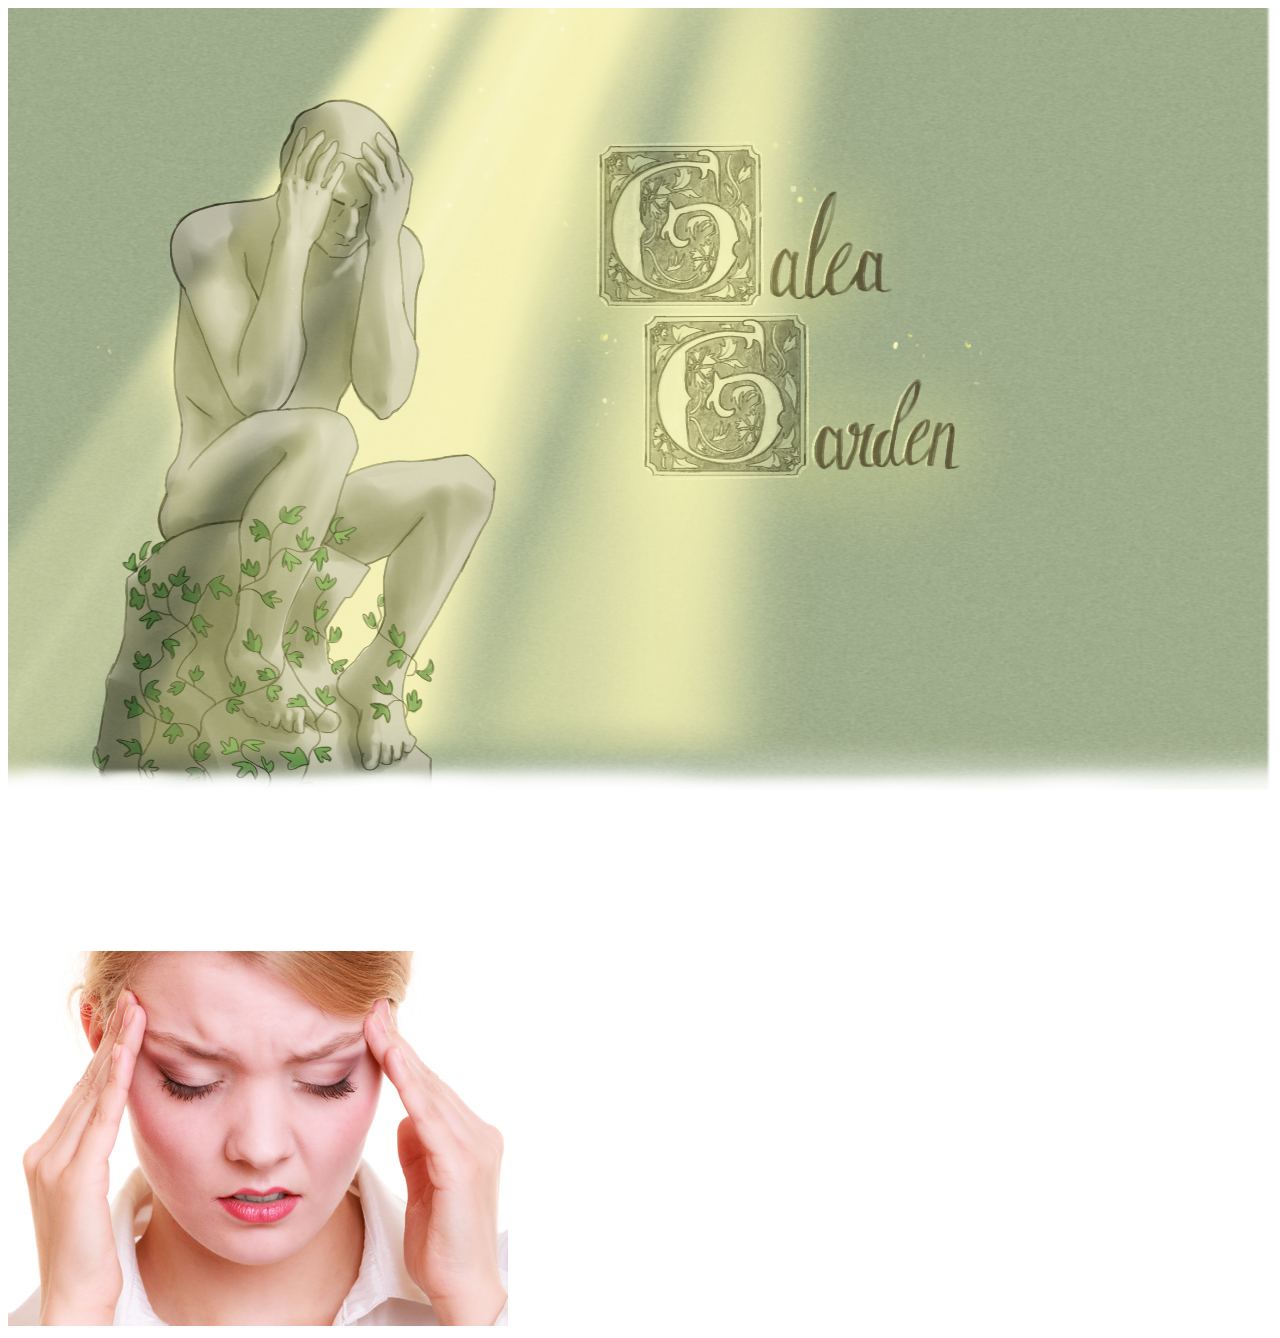
==== homepage.html @ 97a93a75 "starting to make homepage" ====
<!DOCTYPE html>
<html lang="en">

<head>
    <meta charset="UTF-8">
    <meta name="viewport" content="width=device-width, initial-scale=1.0">
    <title>Galea Garden: Homepage</title>
    <link rel="stylesheet" href="styles.css">
</head>

<body>
    <div class="title-page-container">
        <img class="title-image" src="images/title-page.png"
            alt="statue of a person holding their head with decorative text reading 'Galea Garden'"></img>
    </div>

    <div class="meds-container">
        <img class="person-with-headache" src="images/headache-placeholder.jpeg"
            alt="a person holding their head in pain"></img>
    </div>

    <script src="scripts/script.js"> </script>
</body>

</html>
---- styles.css ----
/* page bg */
.body {
    background-color: #dfd0b0;
}

/* title page container */
.title-page-container {
    margin-bottom: 10%;
}

.title-image {
    width: 100%;
    display: block;
    margin: 0 auto;
}
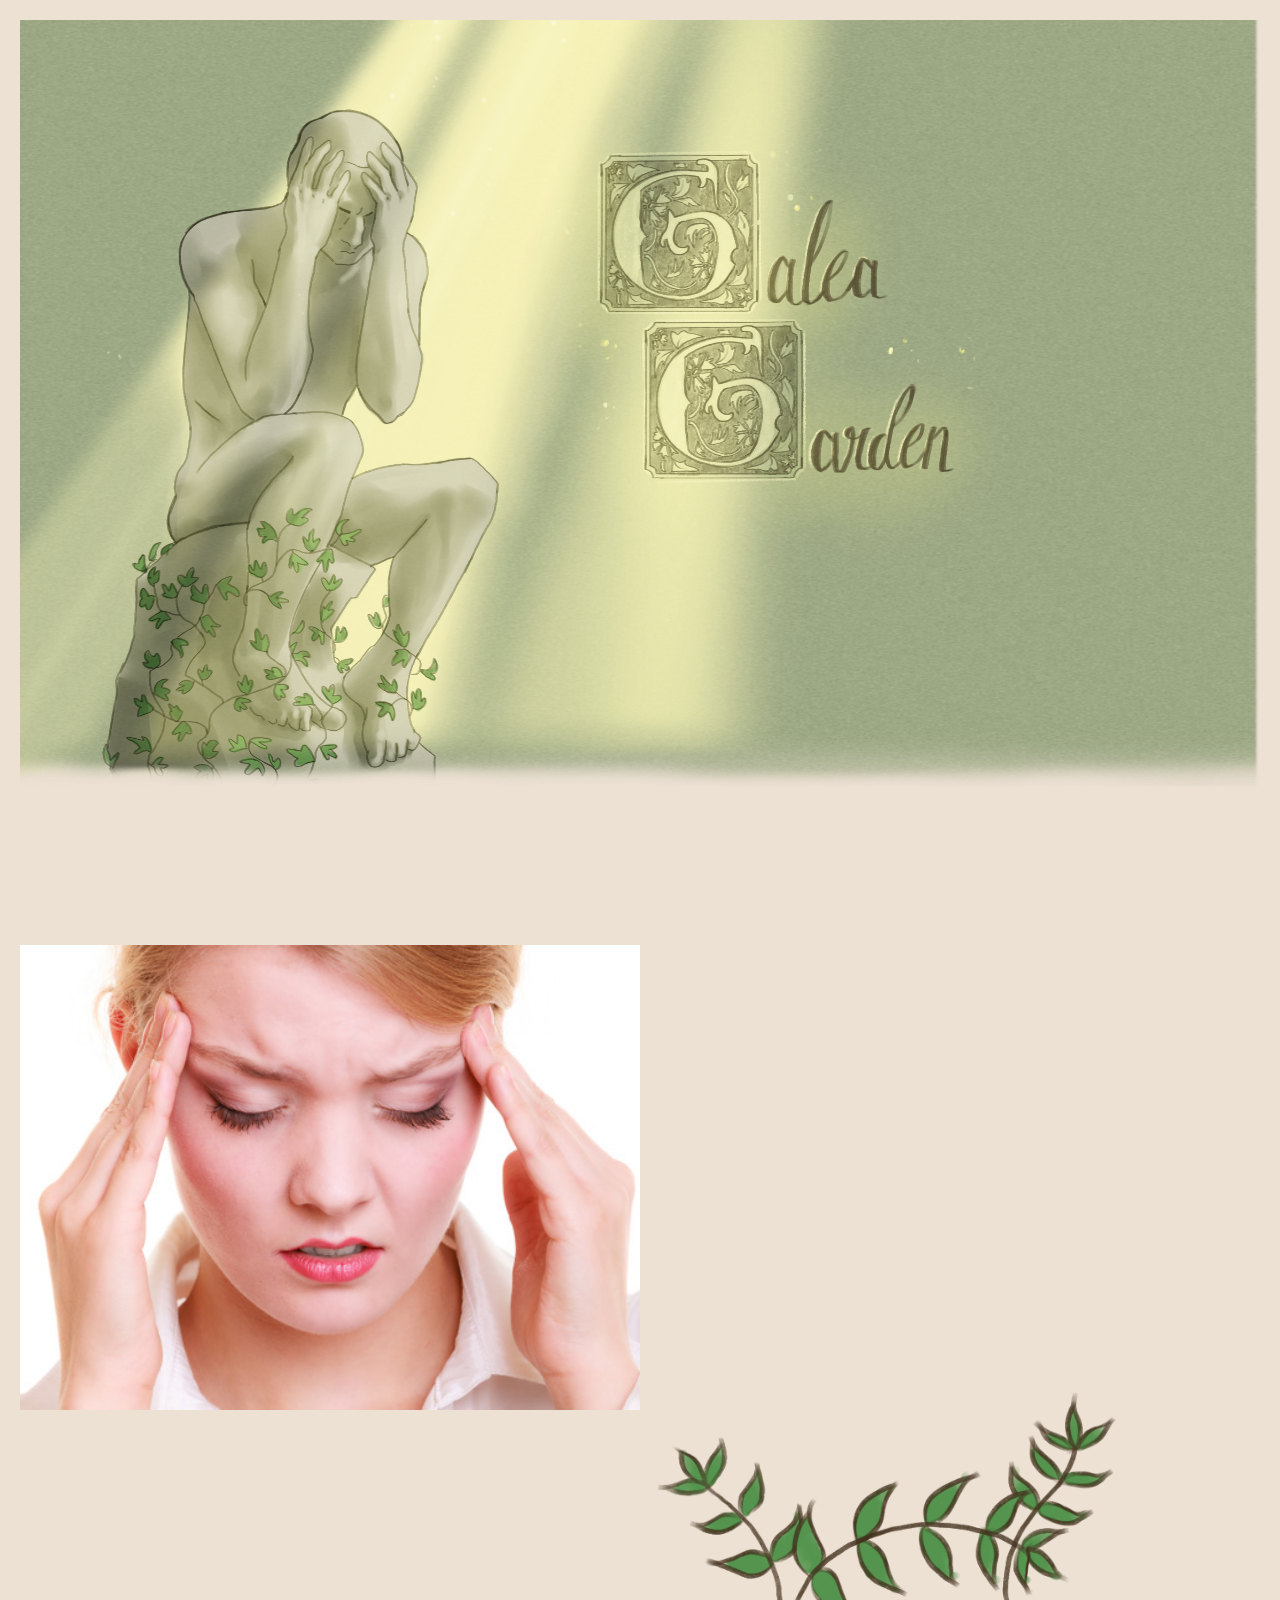
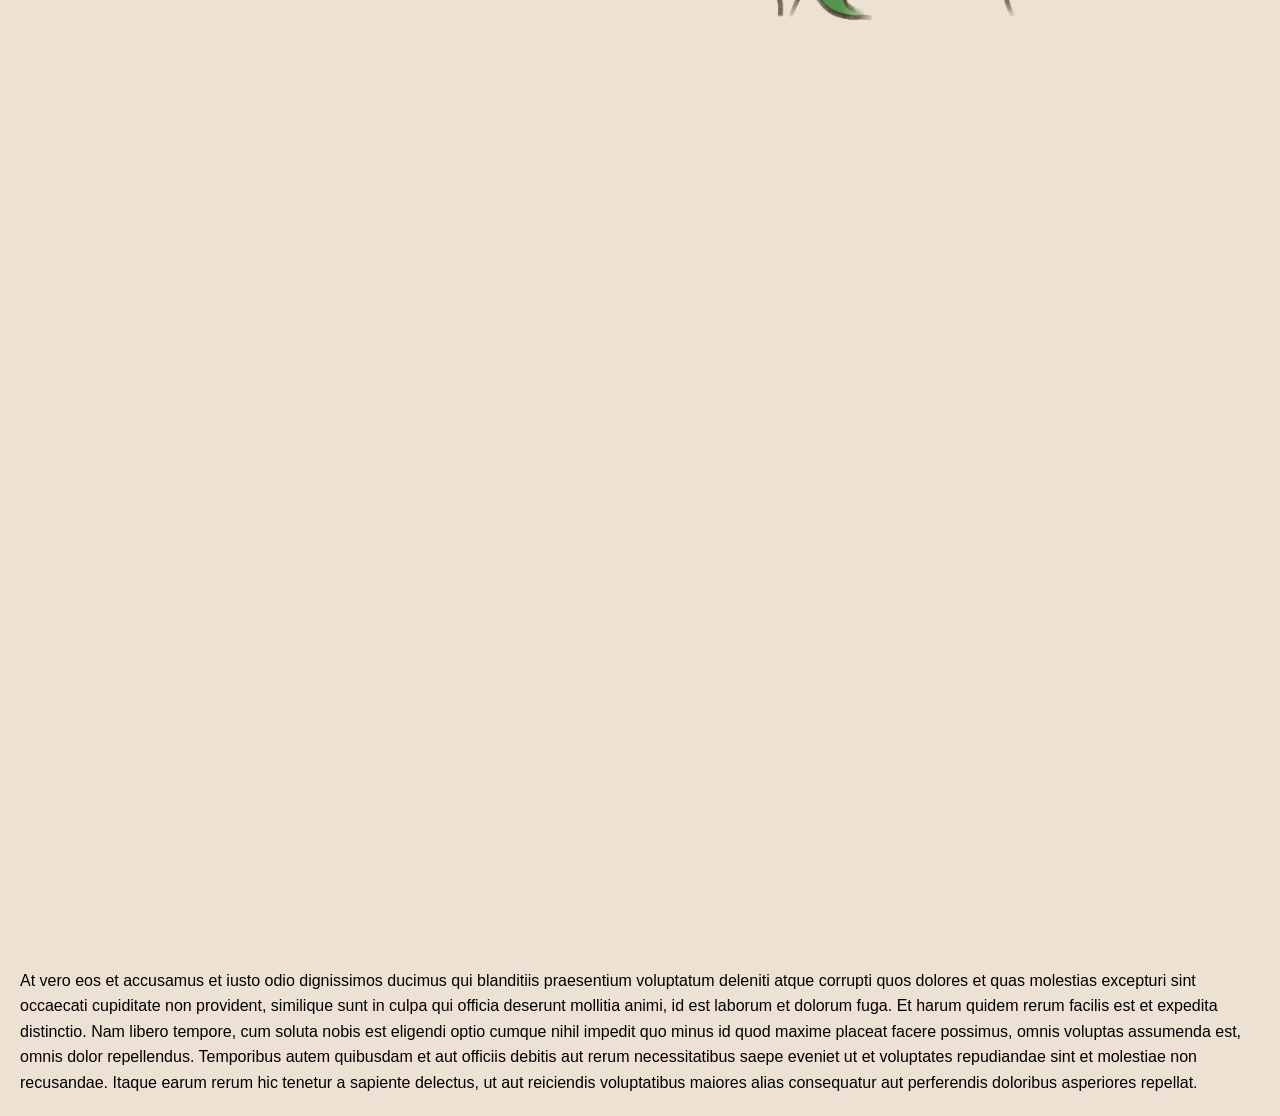
==== commit 8c429d84: "starting to build homepage" ====
--- a/homepage.html
+++ b/homepage.html
@@ -14,12 +14,251 @@
             alt="statue of a person holding their head with decorative text reading 'Galea Garden'"></img>
     </div>
 
+
+
     <div class="meds-container">
-        <img class="person-with-headache" src="images/headache-placeholder.jpeg"
-            alt="a person holding their head in pain"></img>
+        <div class="headache-person">
+            <img class="title-image" src="images/headache-placeholder.jpeg"
+                alt="a person holding their head in pain"></img>
+        </div>
+        <div class="image-stack-container">
+            <div class="image-stack" id="imageStack">
+                <div class="image-item active">
+                    <img src="images/growing-vines-0.png" alt="Image 1">
+                </div>
+                <div class="image-item active">
+                    <img src="images/growing-vines-1.png" alt="Image 1">
+                </div>
+                <div class="image-item">
+                    <img src="images/growing-vines-2.png" alt="Image 2">
+                </div>
+                <div class="image-item">
+                    <img src="images/growing-vines-3.png" alt="Image 3">
+                </div>
+                <div class="image-item">
+                    <img src="images/growing-vines-4.png" alt="Image 4">
+                </div>
+                <div class="image-item">
+                    <img src="images/growing-vines-5.png" alt="Image 5">
+                </div>
+                <div class="image-item">
+                    <img src="images/growing-vines-6.png" alt="Image 6">
+                </div>
+                <div class="image-item">
+                    <img src="images/growing-vines-7.png" alt="Image 7">
+                </div>
+            </div>
+        </div>
     </div>
 
-    <script src="scripts/script.js"> </script>
-</body>
+    <div p>At vero eos et accusamus et iusto odio dignissimos ducimus qui blanditiis praesentium voluptatum deleniti
+        atque corrupti quos dolores et quas molestias excepturi sint occaecati cupiditate non provident, similique sunt
+        in culpa qui officia deserunt mollitia animi, id est laborum et dolorum fuga. Et harum quidem rerum facilis est
+        et expedita distinctio. Nam libero tempore, cum soluta nobis est eligendi optio cumque nihil impedit quo minus
+        id quod maxime placeat facere possimus, omnis voluptas assumenda est, omnis dolor repellendus. Temporibus autem
+        quibusdam et aut officiis debitis aut rerum necessitatibus saepe eveniet ut et voluptates repudiandae sint et
+        molestiae non recusandae. Itaque earum rerum hic tenetur a sapiente delectus, ut aut reiciendis voluptatibus
+        maiores alias consequatur aut perferendis doloribus asperiores repellat.</div>
+
+    <!--styling that i can't delete even tho it's in the css file fsr!-->
+    <title>Image Stack Scroll</title>
+    <style>
+        * {
+            margin: 0;
+            padding: 0;
+            box-sizing: border-box;
+        }
+
+        body {
+            font-family: Arial, sans-serif;
+            padding: 20px;
+        }
+
+        .image-stack-container {
+            max-width: 2000px;
+            margin: 0 auto;
+            position: relative;
+            overflow: hidden;
+            width: 100%;
+            background: transparent;
+
+        }
+
+        .image-stack {
+            position: relative;
+            height: 100%;
+            width: 100%;
+        }
+
+        .image-stack-container .image-item {
+            position: absolute;
+            top: 0;
+            left: 0;
+            width: 100%;
+            height: 100%;
+            opacity: 0;
+            transition: opacity 0.5s ease-in-out;
+            display: flex;
+            align-items: center;
+            justify-content: right;
+            background: transparent;
+        }
+
+        .meds-container {
+            width: 100%;
+            position: relative;
+        }
+
+        .image-item.active {
+            opacity: 1;
+        }
+
+        .image-stack-container .image-item img {
+            max-width: 90%;
+            max-height: 90%;
+            object-fit: contain;
+        }
+
+        .stack-indicator {
+            position: absolute;
+            bottom: 20px;
+            left: 50%;
+            transform: translateX(-50%);
+            background: rgba(0, 0, 0, 0.7);
+            color: white;
+            font-size: 14px;
+            z-index: 10;
+            display: none;
+        }
+
+
+
+        .no-transition-container img {
+            transition: none;
+            opacity: 1;
+        }
+
+        /* Remove image from stack by positioning it absolutely */
+        .image-stack .stacked-image {
+            position: relative;
+            z-index: 1;
+            /* Stack order */
+        }
+
+        .image-stack .always-visible {
+            position: absolute !important;
+            top: 0;
+            left: 0;
+            z-index: 1000;
+            /* Higher z-index to ensure visibility */
+            transform: none !important;
+            transition: none !important;
+        }
+    </style>
+    </head>
+
+    <body>
+        <div class="stack-indicator" id="indicator">1 / 6</div>
+        </div>
+
+        <script>
+            document.addEventListener('DOMContentLoaded', function () {
+                const imageStack = document.getElementById('imageStack');
+                const imageItems = document.querySelectorAll('.image-item');
+                const indicator = document.getElementById('indicator');
+
+                let currentIndex = 0;
+                const totalImages = imageItems.length;
+
+                // Initialize first image
+                updateIndicator();
+
+                // Handle scroll events
+                let isScrolling = false;
+
+                imageStack.addEventListener('wheel', function (e) {
+                    e.preventDefault();
+
+                    if (isScrolling) return;
+                    isScrolling = true;
+
+                    const delta = e.deltaY;
+
+                    if (delta > 0) {
+                        // Scroll down - next image
+                        currentIndex = Math.min(currentIndex + 1, totalImages - 1);
+                    } else {
+                        // Scroll up - previous image
+                        currentIndex = Math.max(currentIndex - 1, 0);
+                    }
+
+                    updateStack();
+                    updateIndicator();
+
+                    // Reset scrolling flag after animation
+                    setTimeout(() => {
+                        isScrolling = false;
+                    }, 300);
+                });
+
+
+                function updateStack() {
+                    imageItems.forEach((item, index) => {
+                        if (index === currentIndex) {
+                            item.classList.add('active');
+                        } else {
+                            item.classList.remove('active');
+                        }
+                    });
+                }
+
+                function updateIndicator() {
+                    indicator.textContent = `${currentIndex + 1} / ${totalImages}`;
+                }
+
+                // Optional: Add keyboard navigation
+                document.addEventListener('keydown', function (e) {
+                    if (e.key === 'ArrowUp' || e.key === 'ArrowLeft') {
+                        currentIndex = Math.max(currentIndex - 1, 0);
+                        updateStack();
+                        updateIndicator();
+                    } else if (e.key === 'ArrowDown' || e.key === 'ArrowRight') {
+                        currentIndex = Math.min(currentIndex + 1, totalImages - 1);
+                        updateStack();
+                        updateIndicator();
+                    }
+                });
+            });
+
+            // Reactivate page scroll when reaching end of gallery
+            function handleGalleryScroll() {
+                const gallery = document.querySelector('imageStack');
+                const scrollTop = gallery.scrollTop;
+                const scrollHeight = gallery.scrollHeight;
+                const clientHeight = gallery.clientHeight;
+
+                // Check if scrolled to bottom (within 10px tolerance)
+                if (scrollTop + clientHeight >= scrollHeight - 10) {
+                    // Allow page scrolling when at end of gallery
+                    document.body.style.overflow = 'auto';
+                } else {
+                    // Prevent page scrolling while in gallery
+                    document.body.style.overflow = 'hidden';
+                }
+            }
+
+            // Add event listener to gallery
+            const gallery = document.querySelector('#imageStack');
+            if (gallery) {
+                gallery.addEventListener('scroll', handleGalleryScroll);
+
+                // Initialize
+                handleGalleryScroll();
+            }
+        </script>
+
+
+        <script src="scripts/script.js"> </script>
+    </body>
 
 </html>
--- a/styles.css
+++ b/styles.css
@@ -1,7 +1,4 @@
 /* page bg */
-.body {
-    background-color: #dfd0b0;
-}
 
 /* title page container */
 .title-page-container {
@@ -15,3 +12,493 @@
 }
 
 
+/* vines image stack styling */
+* {
+    margin: 0;
+    padding: 0;
+    box-sizing: border-box;
+}
+
+body {
+    font-family: Arial, sans-serif;
+    background-color: #ede1d4;
+    padding: 20px;
+    line-height: 1.6;
+}
+
+.container {
+    max-width: 1200px;
+    margin: 0 auto;
+    background: transparent;
+    padding: 20px;
+}
+
+.image-stack-container {
+    position: relative;
+    width: 100%;
+    margin: 0 auto;
+    overflow: hidden;
+    background: transparent;
+    margin-bottom: -25%;
+}
+
+.image-stack {
+    position: relative;
+    width: 100%;
+    padding-top: 75%;
+    background: transparent;
+    display: flex;
+    align-items: center;
+    justify-content: center;
+}
+
+.image-stack-container .image-item {
+    position: absolute;
+    top: 0;
+    left: 0;
+    width: 100%;
+    height: 100%;
+    opacity: 0;
+    transition: opacity 0.5s ease-in-out;
+    display: flex;
+    align-items: center;
+    justify-content: right;
+}
+
+.image-item.active {
+    opacity: 1;
+}
+
+.image-stack-container .image-item img {
+    max-width: 95%;
+    max-height: 95%;
+    object-fit: contain;
+    display: block;
+    padding-right: 5%;
+    background: transparent;
+}
+
+.stack-indicator {
+    position: absolute;
+    bottom: 20px;
+    left: 50%;
+    transform: translateX(-50%);
+    background: rgba(0, 0, 0, 0.7);
+    color: white;
+    font-size: 14px;
+    z-index: 10;
+    display: none;
+}
+
+
+/* Remove image from stack by positioning it absolutely */
+.image-stack .stacked-image {
+    position: relative;
+    z-index: 1;
+}
+
+.image-stack .always-visible {
+    position: absolute !important;
+    top: 0;
+    left: 0;
+    z-index: 1000;
+    transform: none !important;
+    transition: none !important;
+}
+
+.meds-container {
+    width: 100%;
+    position: relative;
+}
+
+/* Vines growing Responsive adjustments */
+@media (max-width: 768px) {
+    .image-stack-container {
+        margin: 0 10px;
+        max-width: none;
+    }
+
+    .image-stack {
+        padding-top: 133.33%;
+        /* 3:4 aspect ratio for mobile */
+    }
+
+    .stack-indicator,
+    .scroll-hint {
+        font-size: 12px;
+        padding: 6px 12px;
+        bottom: 10px;
+    }
+
+    h1 {
+        font-size: 1.5rem;
+        margin-bottom: 20px;
+    }
+}
+
+
+.image-stack {
+    padding-top: 133.33%;
+    /* Maintain aspect ratio */
+}
+
+.stack-indicator,
+.scroll-hint {
+    font-size: 11px;
+    padding: 5px 10px;
+    bottom: 8px;
+}
+
+@media (min-width: 2000px) {
+    .image-stack-container {
+        max-width: 2000px;
+    }
+
+    .image-stack {
+        padding-top: 56.25%;
+        /* 16:9 aspect ratio */
+    }
+}
+
+
+/* Loading state */
+.image-item.loading {
+    background: linear-gradient(90deg, #f0f0f0 25%, #e0e0e0 50%, #f0f0f0 75%);
+    background-size: 200% 100%;
+    animation: loading 1.5s infinite;
+}
+
+@keyframes loading {
+    0% {
+        background-position: 200% 0;
+    }
+
+    100% {
+        background-position: -200% 0;
+    }
+}
+
+/* positioning for vines and person with headache */
+.meds-container {
+    width: 100%;
+    position: relative;
+    overflow: visible;
+    z-index: 1;
+}
+
+.headache-person {
+    position: relative;
+    width: 50%;
+    margin-bottom: -40%;
+}
+
+.helmet-container {
+    width: 100%;
+    display: flex;
+    flex-direction: row;
+    align-items: center;
+    justify-content: center;
+    gap: 5%;
+    position: relative;
+    overflow: visible;
+    margin-top: -35%;
+    z-index: 2;
+}
+
+.helmet-container img {
+    width: 50%;
+    height: auto;
+    object-fit: contain;
+    flex-shrink: 0;
+}
+
+
+.helmet-container p {
+    flex: 1;
+    font-size: 100%;
+    line-height: 1.6;
+    align-content: baseline;
+    padding-right: 5%;
+    padding-top: 10%;
+}
+
+.galea-botany-container {
+    width: 100%;
+    display: flex;
+    flex-direction: row;
+    align-items: center;
+    justify-content: center;
+    gap: 5%;
+    position: relative;
+    overflow: visible;
+    margin-top: 0;
+    z-index: 2;
+    margin-left: 5%;
+    margin-right: 10%;
+    margin-bottom: 10%;
+}
+
+.galea-botany-container img {
+    width: 20%;
+    max-width: 100%;
+    height: auto;
+    object-fit: contain;
+    flex-shrink: 0;
+}
+
+.galea-botany-container p {
+    flex: 1;
+    font-size: 100%;
+    line-height: 1.6;
+    align-content: baseline;
+    padding-right: 30%;
+}
+
+.galea-anatomy-container {
+    width: 100%;
+    display: flex;
+    flex-direction: row;
+    align-items: center;
+    justify-content: center;
+    gap: 5%;
+    position: relative;
+    overflow: visible;
+    margin-top: 0;
+    z-index: 2;
+    margin-left: 12%;
+    margin-right: 23%;
+    margin-bottom: 10%;
+}
+
+.galea-anatomy-container img {
+    width: 20%;
+    max-width: 100%;
+    height: auto;
+    object-fit: contain;
+    flex-shrink: 0;
+}
+
+.galea-anatomy-container p {
+    flex: 1;
+    font-size: 100%;
+    line-height: 1.6;
+    align-content: baseline;
+    padding-right: 30%;
+}
+
+.galea-medicine-container {
+    width: 100%;
+    display: flex;
+    flex-direction: row;
+    align-items: center;
+    justify-content: center;
+    gap: 5%;
+    position: relative;
+    overflow: visible;
+    margin-top: 0;
+    z-index: 2;
+    margin-left: 24%;
+    margin-right: 36%;
+    margin-bottom: 10%;
+}
+
+.galea-medicine-container img {
+    width: 17.5%;
+    max-width: 100%;
+    height: auto;
+    object-fit: contain;
+    flex-shrink: 0;
+}
+
+.galea-medicine-container p {
+    flex: 1;
+    font-size: 100%;
+    line-height: 1.6;
+    align-content: baseline;
+    padding-right: 30%;
+}
+
+.paper-note-container {
+    width: 100%;
+    height: 100%;
+    height: auto;
+    display: flex;
+    flex-direction: row;
+    align-items: center;
+    justify-content: center;
+    gap: 5%;
+    position: relative;
+    overflow: visible;
+    margin-top: 0;
+    z-index: 2;
+    background-image: url('images/note-paper.png');
+    background-size: cover;
+    background-repeat: no-repeat;
+    margin-bottom: 20%;
+}
+
+.paper-note-text {
+    padding-left: 12%;
+    padding-right: 12%;
+    padding-top: 15%;
+}
+
+.disclaimer-container {
+    width: 100%;
+    display: flex;
+    columns: 2;
+    flex-direction: row;
+    align-items: center;
+    justify-content: center;
+    gap: 5%;
+    position: relative;
+    overflow: visible;
+    margin-top: 0;
+    z-index: 2;
+}
+
+.disclaimer-container img {
+    width: 70%;
+    margin: -2% -4% -2% -2%;
+}
+
+.headache-categories {
+    width: 100%;
+    display: flex;
+    columns: 2;
+    flex-direction: row;
+    justify-content: center;
+    gap: 20%;
+    position: relative;
+    overflow: visible;
+    margin-top: 0;
+    z-index: 2;
+    text-align: center;
+    margin-top: 5%;
+    margin-bottom: 5%;
+}
+
+/* person with different types of headaches */
+.headache-types-container {
+    display: flex;
+    min-height: 100vh;
+}
+
+
+/* Left side (visual stage) */
+.visual-column {
+    position: fixed;
+    left: 0;
+    top: 0;
+    width: 90%;
+    height: 50%;
+    background: transparent;
+    padding-left: -20%;
+    padding-right: -10%;
+    z-index: 1;
+}
+
+
+/* Right side (story) */
+.text-column {
+    margin-left: 60%;
+    width: 30%;
+    background: transparent;
+    z-index: 2;
+}
+
+.visual-stack {
+    position: relative;
+    width: 100%;
+    height: 100%;
+}
+
+
+/* Each visual sits on top of each other */
+.visual {
+    position: absolute;
+    inset: 0;
+    opacity: 0;
+    transition: opacity 0.8s ease-in-out;
+    display: flex;
+    align-items: center;
+    justify-content: center;
+    padding-left: -10%;
+}
+
+
+/* The active one shows */
+.visual.active {
+    opacity: 1;
+}
+
+
+.visual img {
+    width: 130%;
+    object-fit: contain;
+}
+
+.story-step {
+    min-height: 90vh;
+    padding-top: 25%;
+}
+
+
+.story-step p {
+    font-size: 90%;
+    margin-bottom: 10%;
+    background-color: white;
+    opacity: 0.9;
+    padding: 20%;
+    border-radius: 25px;
+    border: 1px solid grey;
+}
+
+
+.spacer {
+    height: 20vh;
+}
+
+.story-step-hide {
+    font-size: 18px;
+    margin-bottom: 10%;
+    padding: 150%;
+}
+
+/* iframe embed for headache types */
+iframe {
+    border: none;
+    width: 100%;
+    height: 100vh;
+}
+
+
+.iframe-container {
+    overflow: hidden;
+}
+
+.h1 {
+    font-family: serif;
+    font-size: 10vw;
+    text-align: center;
+}
+
+.full-garden-container {
+    width: 100%;
+    display: flex;
+    flex-direction: row;
+    align-items: center;
+    justify-content: center;
+    gap: 5%;
+    position: relative;
+    overflow: visible;
+    margin-top: -20%;
+    z-index: 2;
+}
+
+.full-garden-container img {
+    width: 100%;
+    height: auto;
+    object-fit: contain;
+    flex-shrink: 0;
+}
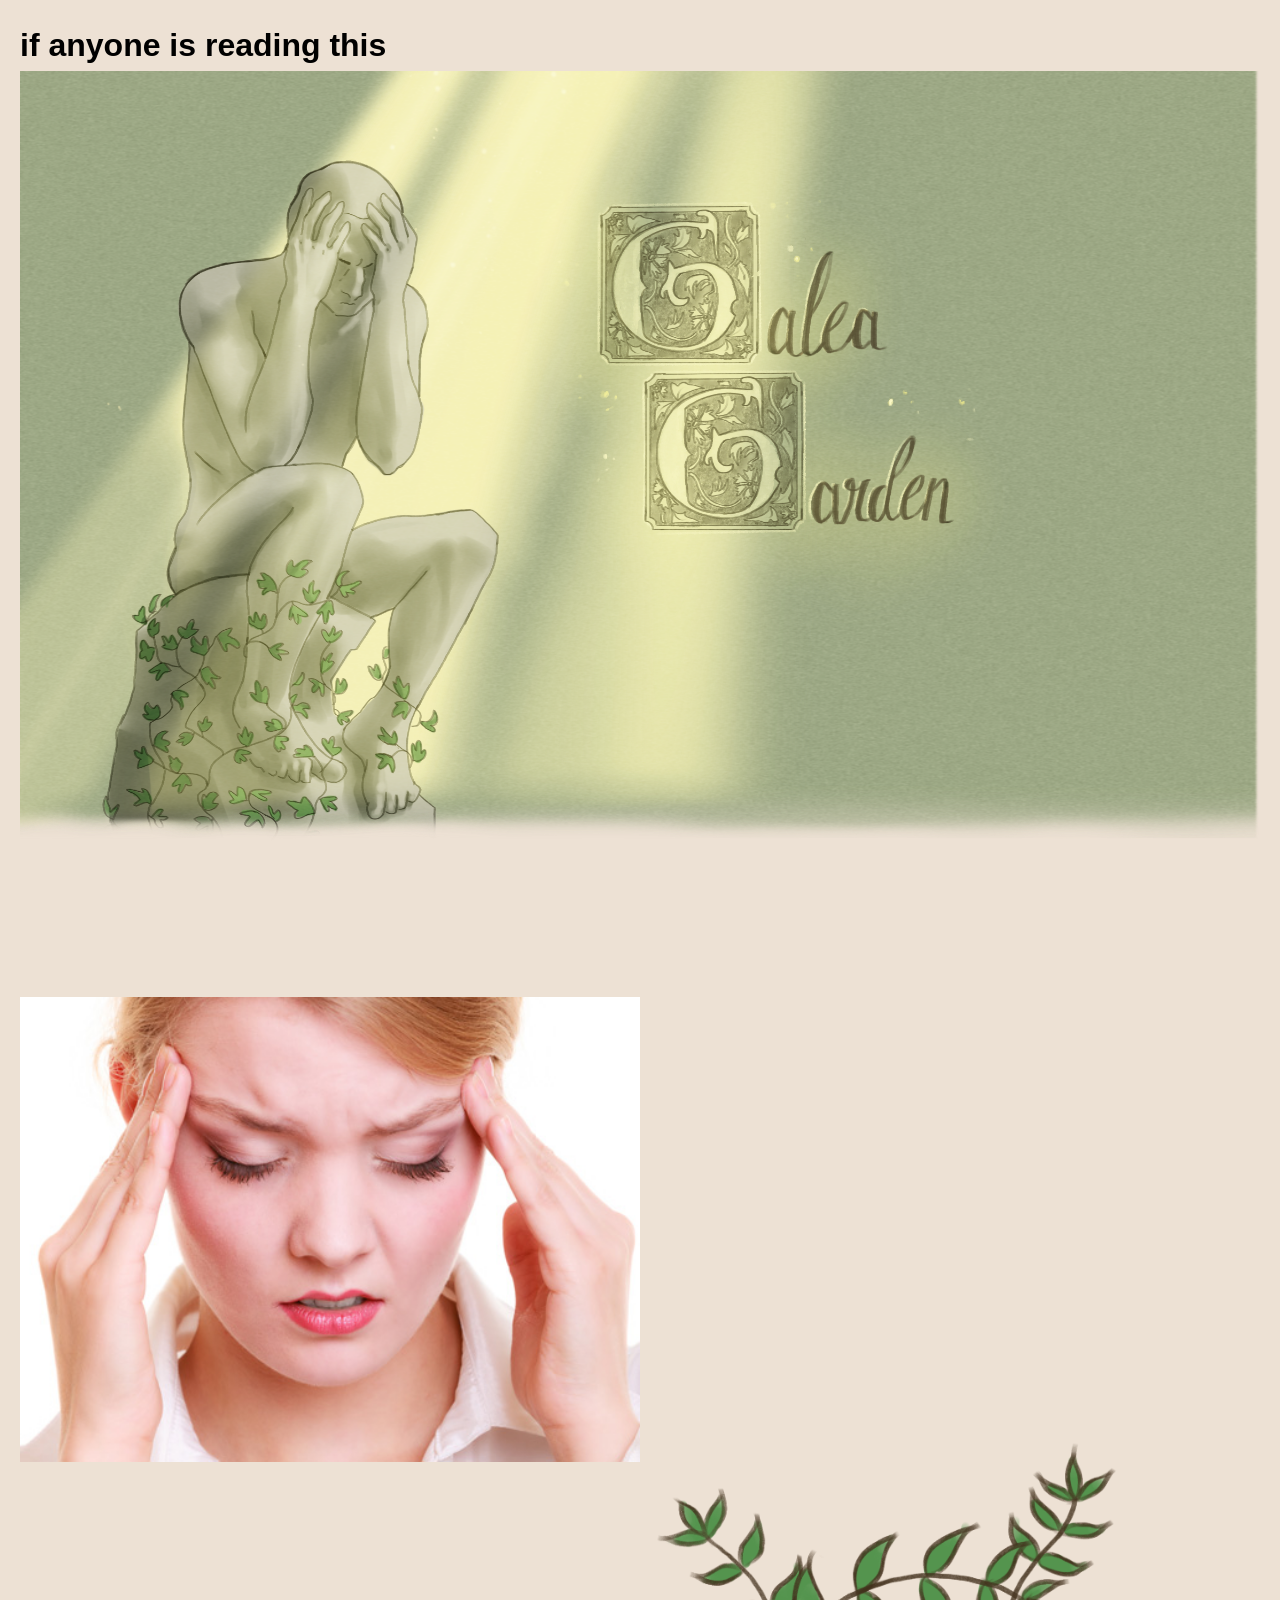
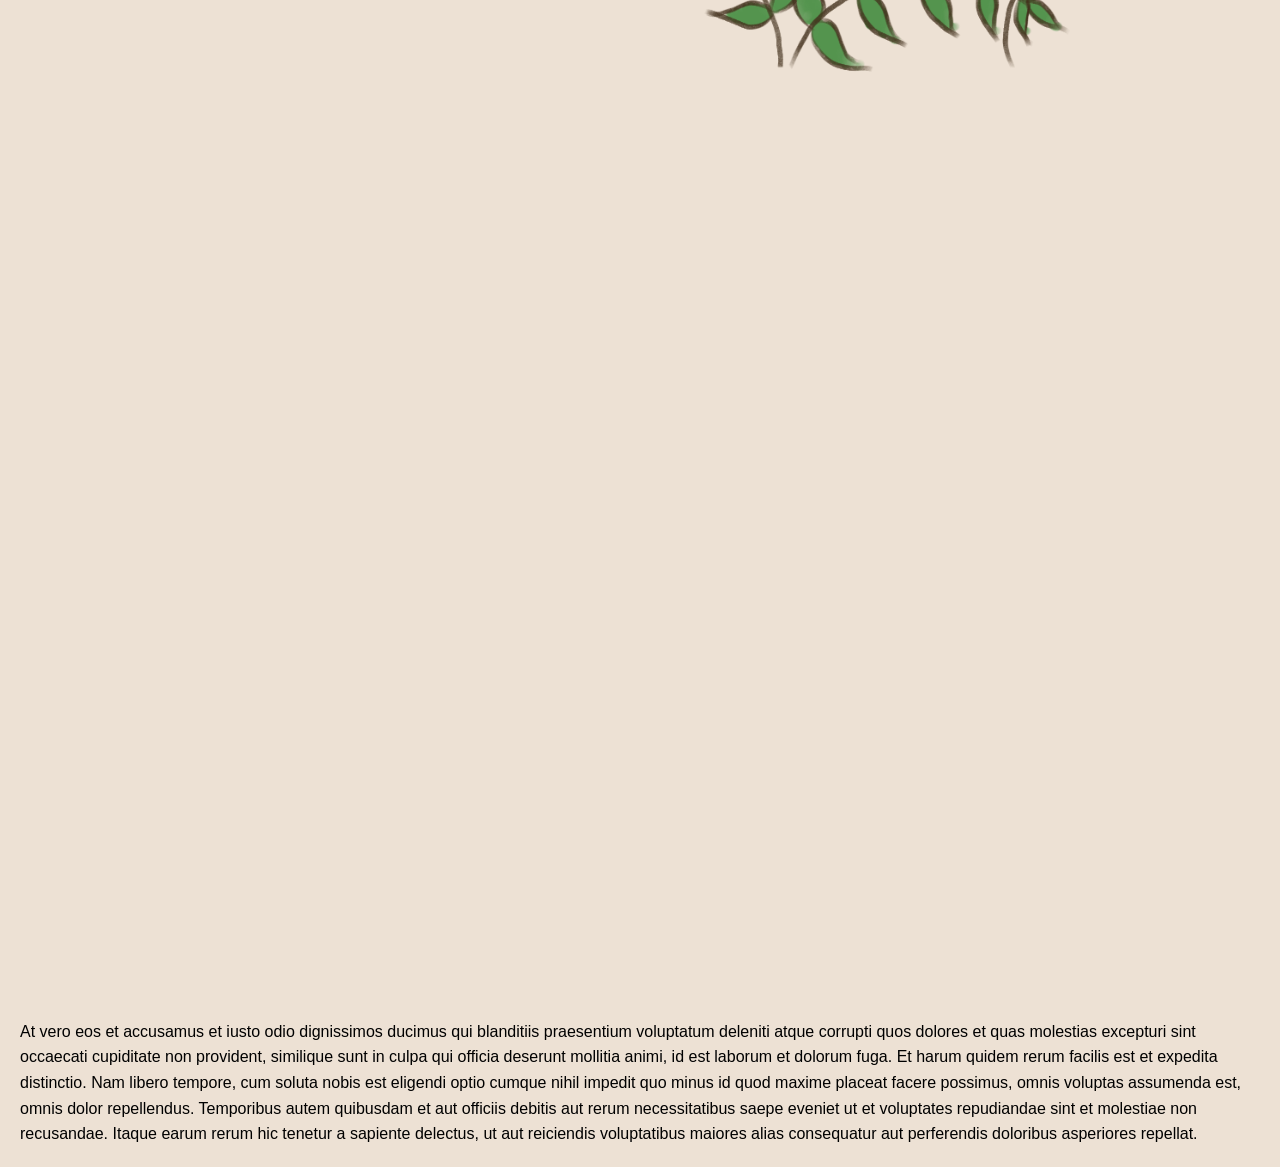
==== commit 3df6090c: "rename homepage" ====
--- a/homepage.html
+++ b/homepage.html
@@ -9,6 +9,8 @@
 </head>
 
 <body>
+    <h1>if anyone is reading this</h1>
+    
     <div class="title-page-container">
         <img class="title-image" src="images/title-page.png"
             alt="statue of a person holding their head with decorative text reading 'Galea Garden'"></img>
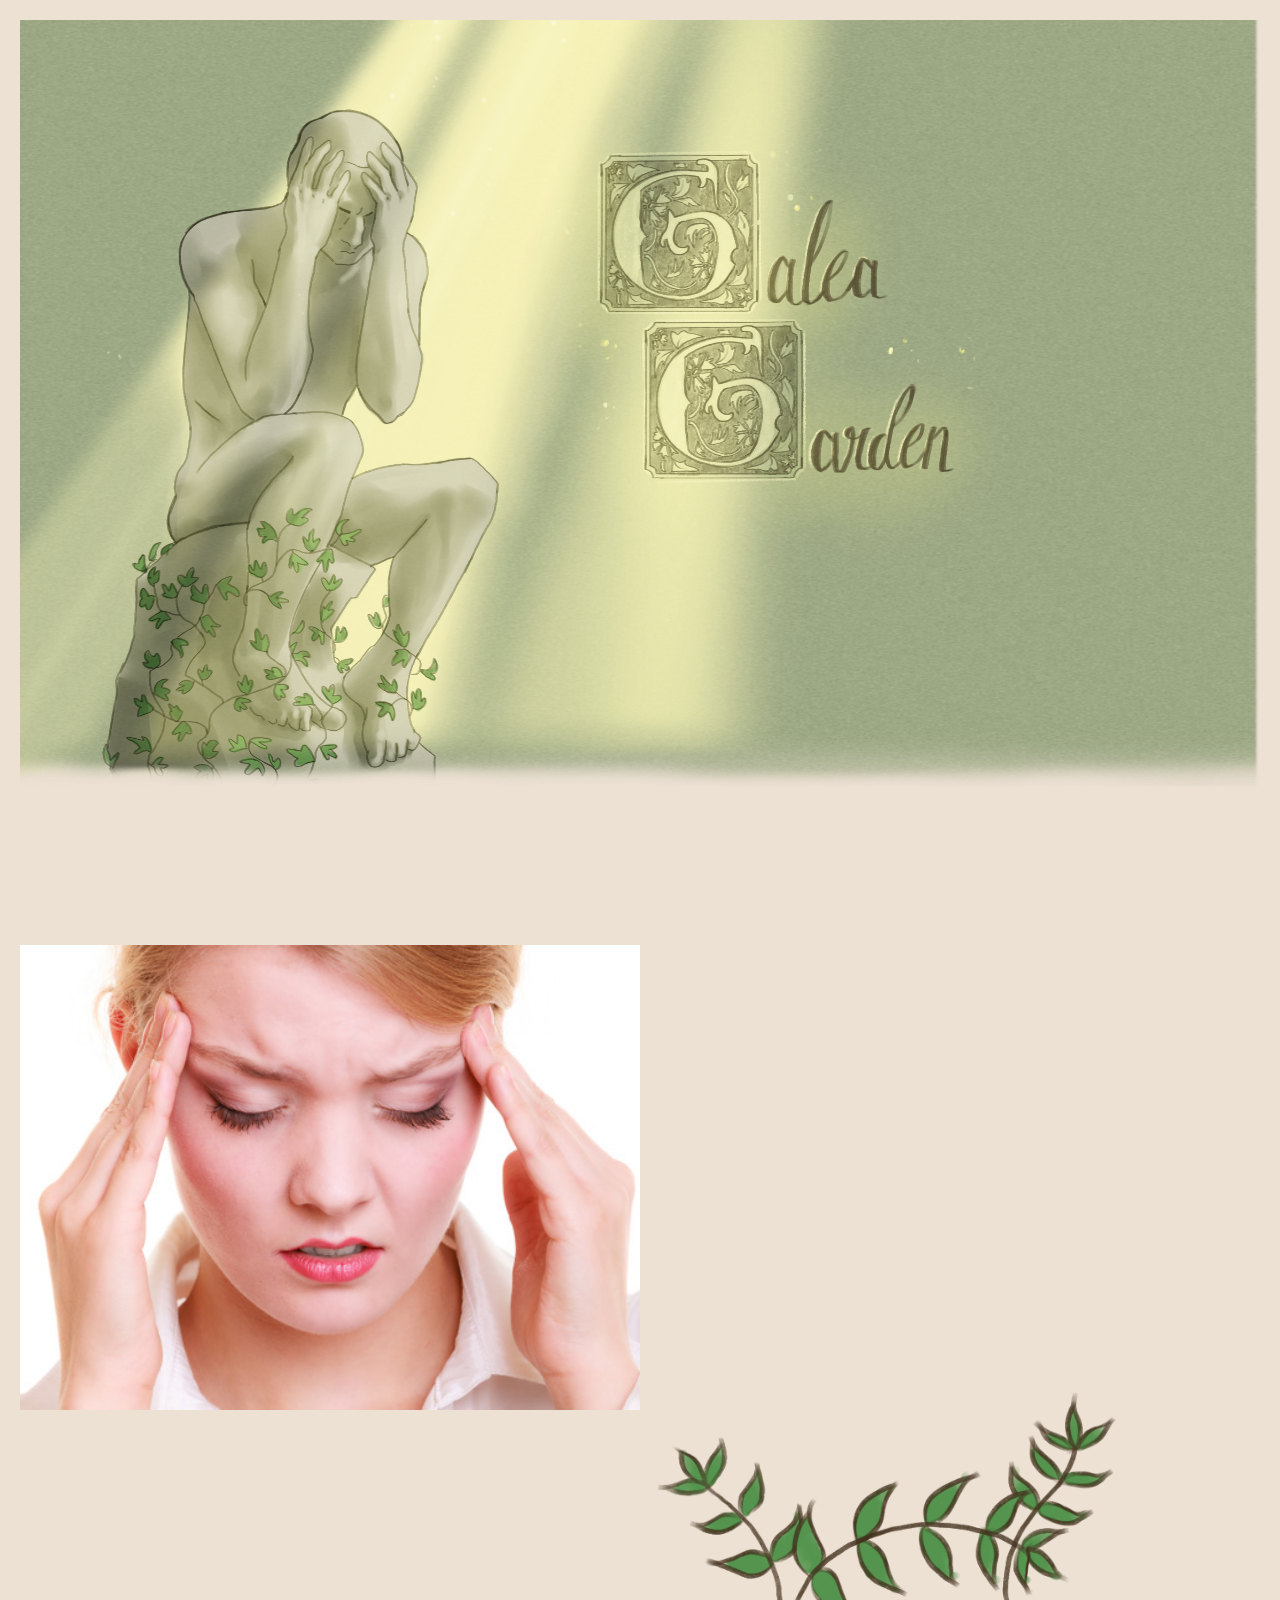
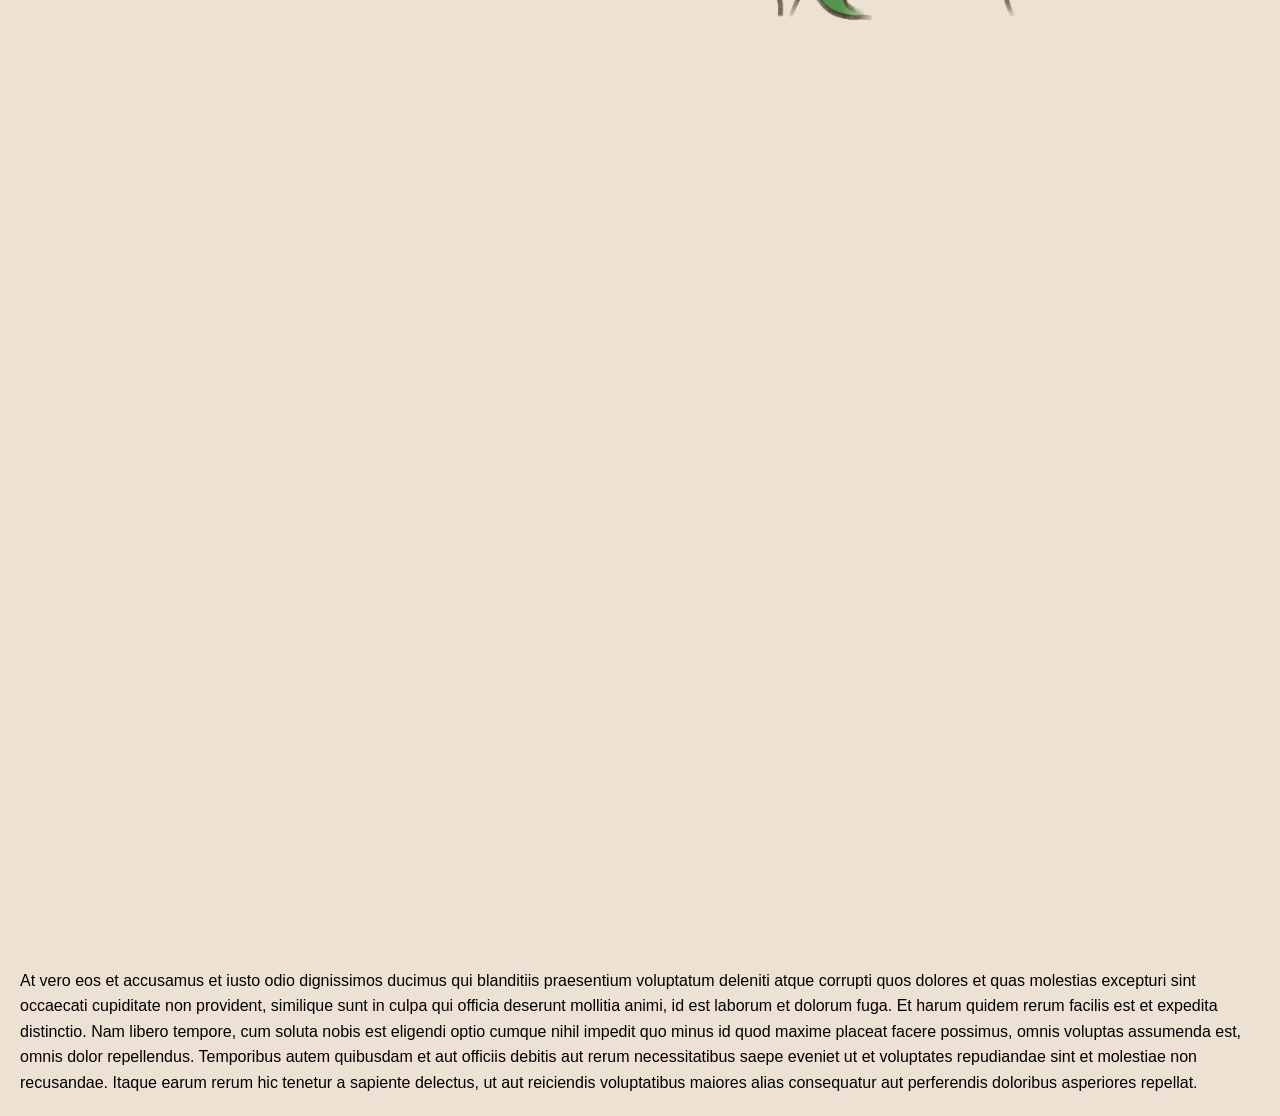
==== commit 9930bda1: "clickable garden elements" ====
--- a/homepage.html
+++ b/homepage.html
@@ -9,7 +9,7 @@
 </head>
 
 <body>
-    <h1>if anyone is reading this</h1>
+    <!--Do not use this page! Go to index.html-->
     
     <div class="title-page-container">
         <img class="title-image" src="images/title-page.png"
--- a/styles.css
+++ b/styles.css
@@ -24,6 +24,7 @@
     background-color: #ede1d4;
     padding: 20px;
     line-height: 1.6;
+    height: 100%;
 }
 
 .container {
@@ -384,7 +385,7 @@
     min-height: 100vh;
 }
 
-
+/* scrollytelly for types of headaches */
 /* Left side (visual stage) */
 .visual-column {
     position: fixed;
@@ -483,22 +484,245 @@
     text-align: center;
 }
 
-.full-garden-container {
-    width: 100%;
+/* container is being weirddddd
+.garden-entrance-container {
+    width: 100vw;
+    height: 1000vh;
+    margin: 0;
+    padding: 0;
     display: flex;
     flex-direction: row;
     align-items: center;
     justify-content: center;
-    gap: 5%;
-    position: relative;
-    overflow: visible;
-    margin-top: -20%;
-    z-index: 2;
-}
-
-.full-garden-container img {
-    width: 100%;
+    position: relative;
+    overflow: visible;
+    z-index: 1;
+    background-image: url(garden-bed-images/garden-background.png);
+    background-size: contain;
+    background-repeat: no-repeat;
+    background-position: top center;
+}
+
+.rose-plaque-transform {
+    position: absolute;
+    top: 25%;
+    left: 30%;
+    width: 5%;
+    z-index: 2;
+}
+*/
+
+/* garden attempt 1 with the images separated 
+Garden bed image layout
+.garden-beds-container {
+    display: flex;
+    max-width: 2000px;
+    margin: 0 auto;
+    margin-top: -30%; /* amt of overlap with entrance arch
+    gap: 30%; /* space in between garden beds 
+    height: 80vh;
+    overflow: hidden;
+    position: relative;
+    z-index: 2; 
+}
+
+.garden-beds-left {
+    flex: 1;
+    background: transparent;
+    overflow: visible;
+    position: relative;
+}
+
+.garden-beds-right {
+    flex: 1;
+    background: transparent;
+    overflow: visible;
+}
+
+.garden-bed-image-container {
+    width: 100%;
+    height: 100%;
+    overflow: visible;
+    position: relative;
+}
+
+.garden-bed-image-container img {
+    width: 100%;
+    height: 100%;
+    object-fit: none;
+    position: absolute;
+    overflow: visible;
+}
+
+.garden-bed-rose img {
+    transform: translateX(-50%);
+    scale: calc(.4);
+}
+
+.garden-bed-5 img {
+    width: 50%;
+    scale: calc(.5);
+    -webkit-transform: scaleX(-1);
+    transform: scaleX(-1) translateX(-200%);
+}
+
+/* white outline not working yet 
+.garden-bed-rose .roses {
+    filter: drop-shadow(0 0 0px 5% #ffffff);
+}
+
+hover state to indicate plaque is clickable - not working yet 
+.plaque:hover {
+    transform: scale(1.1);
+} 
+*/
+
+/* another attempt at placing images on garden arch */
+/* Main container */
+.garden-entrance-container {
+    width: 100vw;
+    height: 100vh;
+    margin: 0;
+    padding: 0;
+    position: relative;
+    overflow: visible;
+}
+
+/* Background image */
+.garden-background {
+    position: relative;
+    top: 0;
+    left: 0;
+    width: 100%;
+    z-index: 1;
+}
+
+/* All positioned images */
+.garden-entrance-container img {
+    position: absolute;
+    z-index: 1;
     height: auto;
-    object-fit: contain;
-    flex-shrink: 0;
+    max-width: 100%;
+}
+
+/* turning image into clickable button - assoc with flower bed 1 */
+.clickable-rose-plaque {
+    position: absolute;
+    top: 200%;
+    left: 20%;
+    width: 10%;
+    -webkit-filter: drop-shadow(1% 1% 0 rgb(255, 255, 255)) drop-shadow(-5px -5px 0 rgb(255, 255, 255));
+    filter: drop-shadow(1% 1% 0 rgb(255, 255, 255)) drop-shadow(-5px -5px 0 rgb(255, 255, 255));
+    outline: none;
+    border: none;
+    z-index: 2;
+    cursor: pointer;
+}
+
+.clickable-rose-plaque:hover {
+    cursor: pointer;
+}
+
+.garden-container button {
+    background: transparent;
+    border: none;
+    border: 0;
+}
+
+#rose-plaque-overlay {
+    position: fixed;
+    display: none;
+    width: 100%;
+    height: 100%;
+    top: 0;
+    left: 0;
+    right: 0;
+    bottom: 0;
+    z-index: 1;
+    cursor: pointer;
+    background-image: url(garden-bed-images/rose-plaque-overlay.png);
+}
+
+#rose-plaque-text {
+    position: absolute;
+    top: 20%;
+    font-family: Cambria, Cochin, Georgia, Times, 'Times New Roman', serif;
+    text-align: center;
+    padding: 5%;
+    z-index: 2;
+    color: white;
+    transform: translate(-50%, -50%);
+    -ms-transform: translate(-50%, -50%);
+}
+
+.rose-plaque-container {
+    position: relative;
+    width: 100%;
+    height: 100%;
+    top: 0;
+    left: 0;
+    right: 0;
+    bottom: 0;
+    cursor: pointer;
+    justify-content: center;
+    align-items: center;
+    margin: auto;
+}
+
+.rose-plaque-container img {
+    z-index: 1;
+    width: 60%;
+    text-align: center;
+}
+
+
+.close-overlay {
+    background-color: beige;
+}
+
+
+
+#mobile-overlay {
+    position: fixed;
+    top: 0;
+    left: 0;
+    width: 100%;
+    height: 100%;
+    background: rgba(50, 50, 50, 0.6);
+    backdrop-filter: blur(10px);
+    -webkit-backdrop-filter: blur(10px);
+    display: none;
+    align-items: center;
+    justify-content: center;
+    z-index: 9999;
+}
+
+.overlay-message {
+    color: white;
+    font-size: 26px;
+    text-align: center;
+    font-family: sans-serif;
+    padding: 20px;
+}
+
+/* Fade-in animation */
+.fade-in {
+    opacity: 0;
+    transform: translateY(20px);
+    transition: opacity 0.6s ease-out, transform 0.6s ease-out;
+}
+
+.fade-in.visible {
+    opacity: 1;
+    transform: translateY(0);
+}
+
+@media (max-width: 768px) {
+    #mobile-overlay {
+        display: flex;
+    }
+
+    body {
+        overflow: hidden;
+    }
 }
